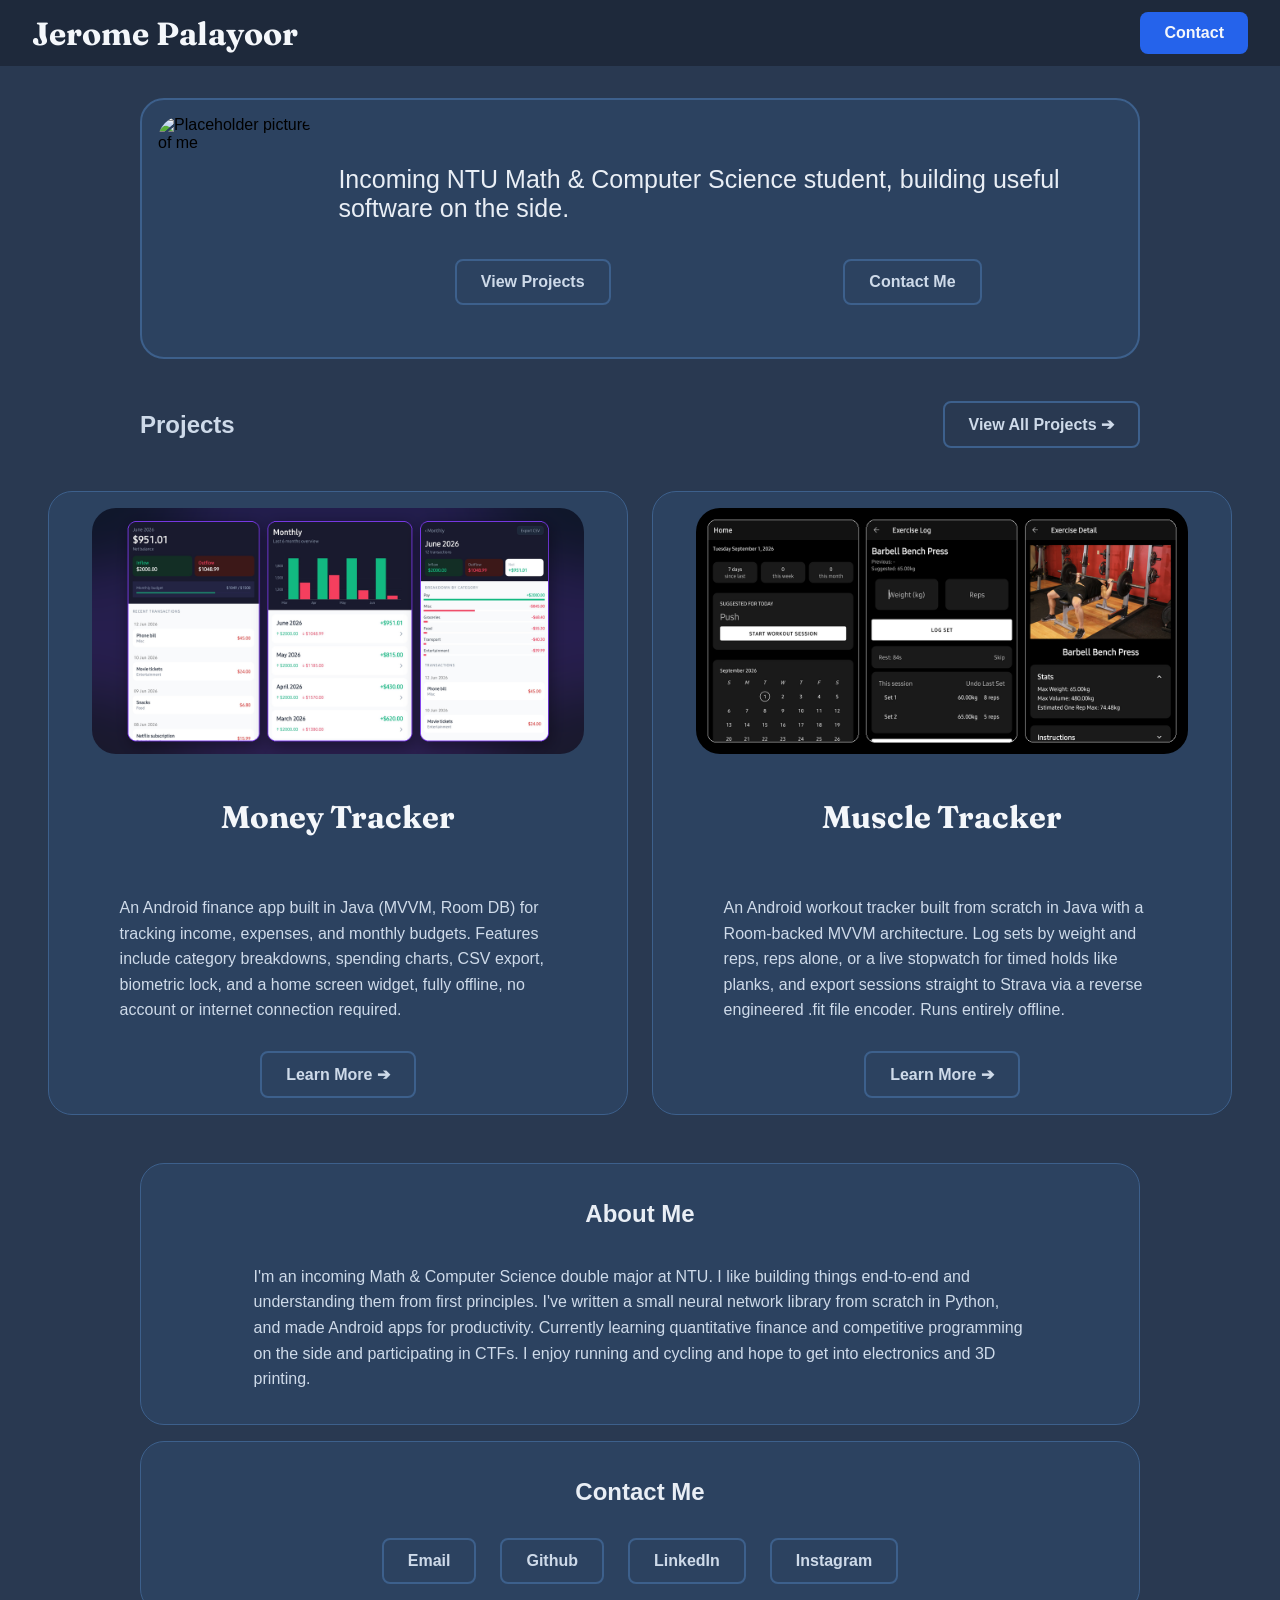
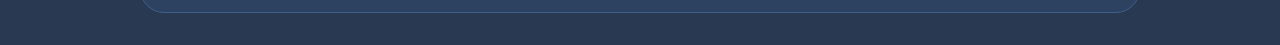
==== index.html @ 070013f7 "better color" ====
<!DOCTYPE html>
<html lang="en">
    <head>
        <meta charset="UTF-8">
        <meta name="viewport" content="width=device-width, initial-scale=1.0">
        <title>Jerome Palayoor</title>
        <link rel="stylesheet" href="styles.css">
        <link rel="preconnect" href="https://fonts.googleapis.com">
        <link rel="preconnect" href="https://fonts.gstatic.com" crossorigin>
        <link
            href="https://fonts.googleapis.com/css2?family=Fraunces:ital,opsz,wght@0,9..144,100..900;1,9..144,100..900&family=Google+Sans:ital,opsz,wght@0,17..18,400..700;1,17..18,400..700&display=swap"
            rel="stylesheet">
    </head>
    <body>
        <header>
            <h1>Jerome Palayoor</h1>
            <a href="#contact" class="btn-primary">Contact</a>
        </header>
        <main>
            <section class="hero">
                <img src="https://placehold.co/300x400"
                    alt="Placeholder picture of me">
                <div class="herotext">
                    <p class="intro">Incoming NTU Math & Computer Science
                        student, building useful software on the side.</p>
                    <div class="links">
                        <a href="#projects" class="btn-secondary">View
                            Projects</a>
                        <a href="#contact" class="btn-secondary">Contact Me</a>
                    </div>
                </div>
            </section>
            <section class="projects" id="projects">
                <div class="projects-header">
                    <h2>Projects</h2>
                    <a href="#" class="btn-secondary">View All Projects ➔</a>
                </div>
                <div class="top-projects">
                    <article>
                        <img src="moneytracker.png"
                            alt="Money Tracker image placeholder">
                        <h3>Money Tracker</h3>
                        <p>An Android finance app built in Java (MVVM, Room DB)
                            for tracking income, expenses, and monthly budgets.
                            Features include category breakdowns, spending
                            charts, CSV export, biometric lock, and a home
                            screen widget, fully offline, no account or
                            internet connection required.</p>
                        <a href="https://moneytracker.jpalayoor.com/"
                            class="btn-secondary">Learn More ➔</a>
                    </article>
                    <article>
                        <img src="muscletracker.png"
                            alt="Muscle Tracker image placeholder">
                        <h3>Muscle Tracker</h3>
                        <p>An Android workout tracker built from scratch in Java
                            with a Room-backed MVVM architecture. Log sets by
                            weight and reps, reps alone, or a live stopwatch for
                            timed holds like planks, and export sessions
                            straight to Strava via a reverse engineered .fit
                            file encoder. Runs entirely offline.</p>
                        <a href="https://muscletracker.jpalayoor.com/"
                            class="btn-secondary">Learn More ➔</a>
                    </article>
                </div>
            </section>
            <section class="about">
                <h2>About Me</h2>
                <p>I'm an incoming Math & Computer Science double major at NTU.
                    I like building things end-to-end and understanding them
                    from first principles. I've written a small neural network
                    library from scratch in Python, and made Android apps for
                    productivity. Currently learning quantitative finance and
                    competitive programming on the side and participating in
                    CTFs. I enjoy running and cycling and hope to get into
                    electronics and 3D printing.
                </p>
            </section>
            <section class="contact" id="contact">
                <h2>Contact Me</h2>
                <div class="links">
                    <a href="mailto:contact@jeromepalayoor.com"
                        class="btn-secondary">Email</a>
                    <a href="https://github.com/jeromepalayoor"
                        class="btn-secondary">Github</a>
                    <a href="https://www.linkedin.com/in/jeromepalayoor/"
                        class="btn-secondary">LinkedIn</a>
                    <a href="https://www.instagram.com/jeromepalayoor/"
                        class="btn-secondary">Instagram</a>
                </div>
            </section>
        </main>
        <div class="lightbox" id="lightbox">
            <img src="" alt="" id="lightbox-img">
        </div>
        <script>
            const lightbox = document.getElementById('lightbox');
            const lightboxImg = document.getElementById('lightbox-img');

            document.querySelectorAll('.top-projects article img').forEach((img) => {
                img.style.cursor = 'pointer';
                img.addEventListener('click', () => {
                    lightboxImg.src = img.src;
                    lightboxImg.alt = img.alt;
                    lightbox.classList.add('active');
                });
            });

            lightbox.addEventListener('click', (event) => {
            if (event.target === lightbox) {
                lightbox.classList.remove('active');
            }
            });
        </script>
    </body>
</html>
---- styles.css ----
* {
    box-sizing: border-box;
}

:root {
    --text-xs: 0.8rem;
    --text-base: 1rem;
    --text-lg: 1.25rem;
    --text-xl: 1.563rem;
    --text-2xl: 1.953rem;
    --text-3xl: 2.441rem;
    --text-4xl: 3.052rem;
    --surface-50: #f4f7fb;
    --surface-100: #e9eef5;
    --surface-200: #cedae9;
    --surface-300: #a3bad6;
    --surface-400: #7196bf;
    --surface-500: #4f79a8;
    --surface-600: #3d608c;
    --surface-700: #324d72;
    --surface-800: #2c4260;
    --surface-900: #293951;
    --surface-950: #1e293b;
    --accent: #2563eb;
    --accent-hover: #3b82f6;
    --space-1: 4px;
    --space-2: 8px;
    --space-3: 12px;
    --space-4: 16px;
    --space-5: 24px;
    --space-6: 32px;
    --space-7: 48px;
    --space-8: 64px;
    --space-9: 96px;
}

.btn-primary {
    background-color: var(--accent);
    color: var(--surface-50);
    border: none;
    border-radius: var(--space-2);
    padding: var(--space-3) var(--space-5);
    font-weight: 600;
    cursor: pointer;
    transition: background-color 0.2s ease;
    text-decoration: none;
}

.btn-primary:hover {
    background-color: var(--accent-hover);
}

.btn-primary:active {
    background-color: var(--surface-500);
}

.btn-secondary {
    background-color: transparent;
    color: var(--surface-200);
    border: 2px solid var(--surface-600);
    border-radius: var(--space-2);
    padding: var(--space-3) var(--space-5);
    font-weight: 600;
    cursor: pointer;
    transition: border-color 0.2s ease, background-color 0.15s ease;
    text-decoration: none;
}

.btn-secondary:hover {
    background-color: var(--surface-900);
    border-color: var(--surface-400);
}

.btn-secondary:active {
    background-color: var(--surface-950);
}

body {
    background-color: var(--surface-900);
    margin: 0;
    padding: 0;
    font-family: "Google Sans", sans-serif;
}

header {
    background-color: var(--surface-950);
    display: flex;
    justify-content: space-between;
    align-items: center;
    margin: 0;
    padding: var(--space-3) var(--space-6);
}

header h1 {
    margin: 0;
    padding: 0;
    color: var(--surface-50);
    font-family: "Fraunces", serif;
}

main {
    padding: var(--space-4);
}

.hero {
    background-color: var(--surface-800);
    max-width: 1000px;
    margin: var(--space-4) auto;
    border: 2px solid var(--surface-600);
    border-radius: var(--space-5);
    display: flex;
    padding: var(--space-4);
}

.hero img {
    max-width: 50%;
    height: auto;
    display: block;
    border-radius: var(--space-5);
}

.herotext {
    display: flex;
    flex-direction: column;
    justify-content: end;
    padding: var(--space-5);
}

.herotext p {
    font-size: var(--text-xl);
}

.intro {
    color: var(--surface-100);
    margin-bottom: var(--space-5);
}

.links {
    display: flex;
    justify-content: space-around;
}

.links a {
    margin: var(--space-3);
    text-align: center;
}

@media (max-width: 750px) {
    .hero {
        flex-direction: column;
        align-items: center;
    }

    .links {
        flex-direction: column;
    }
}

.projects-header {
    display: flex;
    justify-content: space-between;
    max-width: 1000px;
    margin: var(--space-6) auto 0;

    align-items: center;
}

.projects-header h2 {
    color: var(--surface-200);
}

.top-projects {
    display: grid;
    grid-template-columns: repeat(auto-fit, minmax(280px, 1fr));
    gap: var(--space-5);
    padding: var(--space-6);
}

.top-projects article {
    background-color: var(--surface-800);
    border: 1px solid var(--surface-600);
    border-radius: var(--space-5);
    gap: var(--space-3);
    display: flex;
    flex-direction: column;
    align-items: center;
    padding: var(--space-4);
}

.top-projects article img {
    max-width: 90%;
    height: auto;
    display: block;
    border-radius: var(--space-5);
}

.top-projects article h3 {
    color: var(--surface-50);
    font-size: var(--text-2xl);
    font-family: "Fraunces", serif;
}

.top-projects article p {
    color: var(--surface-200);
    max-width: 80%;
    line-height: 1.6;
}

.about, .contact {
    background-color: var(--surface-800);
    border: 1px solid var(--surface-600);
    border-radius: var(--space-5);
    max-width: 1000px;
    margin: var(--space-4) auto;
    padding: var(--space-4);
    align-items: center;
    display: flex;
    flex-direction: column;
}

.about h2, .contact h2 {
    color: var(--surface-100);
    text-align: center;
}

.about p {
    color: var(--surface-200);
    line-height: 1.6;
    max-width: 80%;
}

.lightbox {
  display: none;
  position: fixed;
  top: 0;
  left: 0;
  width: 100%;
  height: 100%;
  background-color: rgba(0, 0, 0, 0.85);
  justify-content: center;
  align-items: center;
  z-index: 100;
  cursor: pointer;
}

.lightbox.active {
  display: flex;
}

.lightbox img {
  max-width: 90%;
  max-height: 90%;
  border-radius: var(--space-5);
  cursor: default;
}
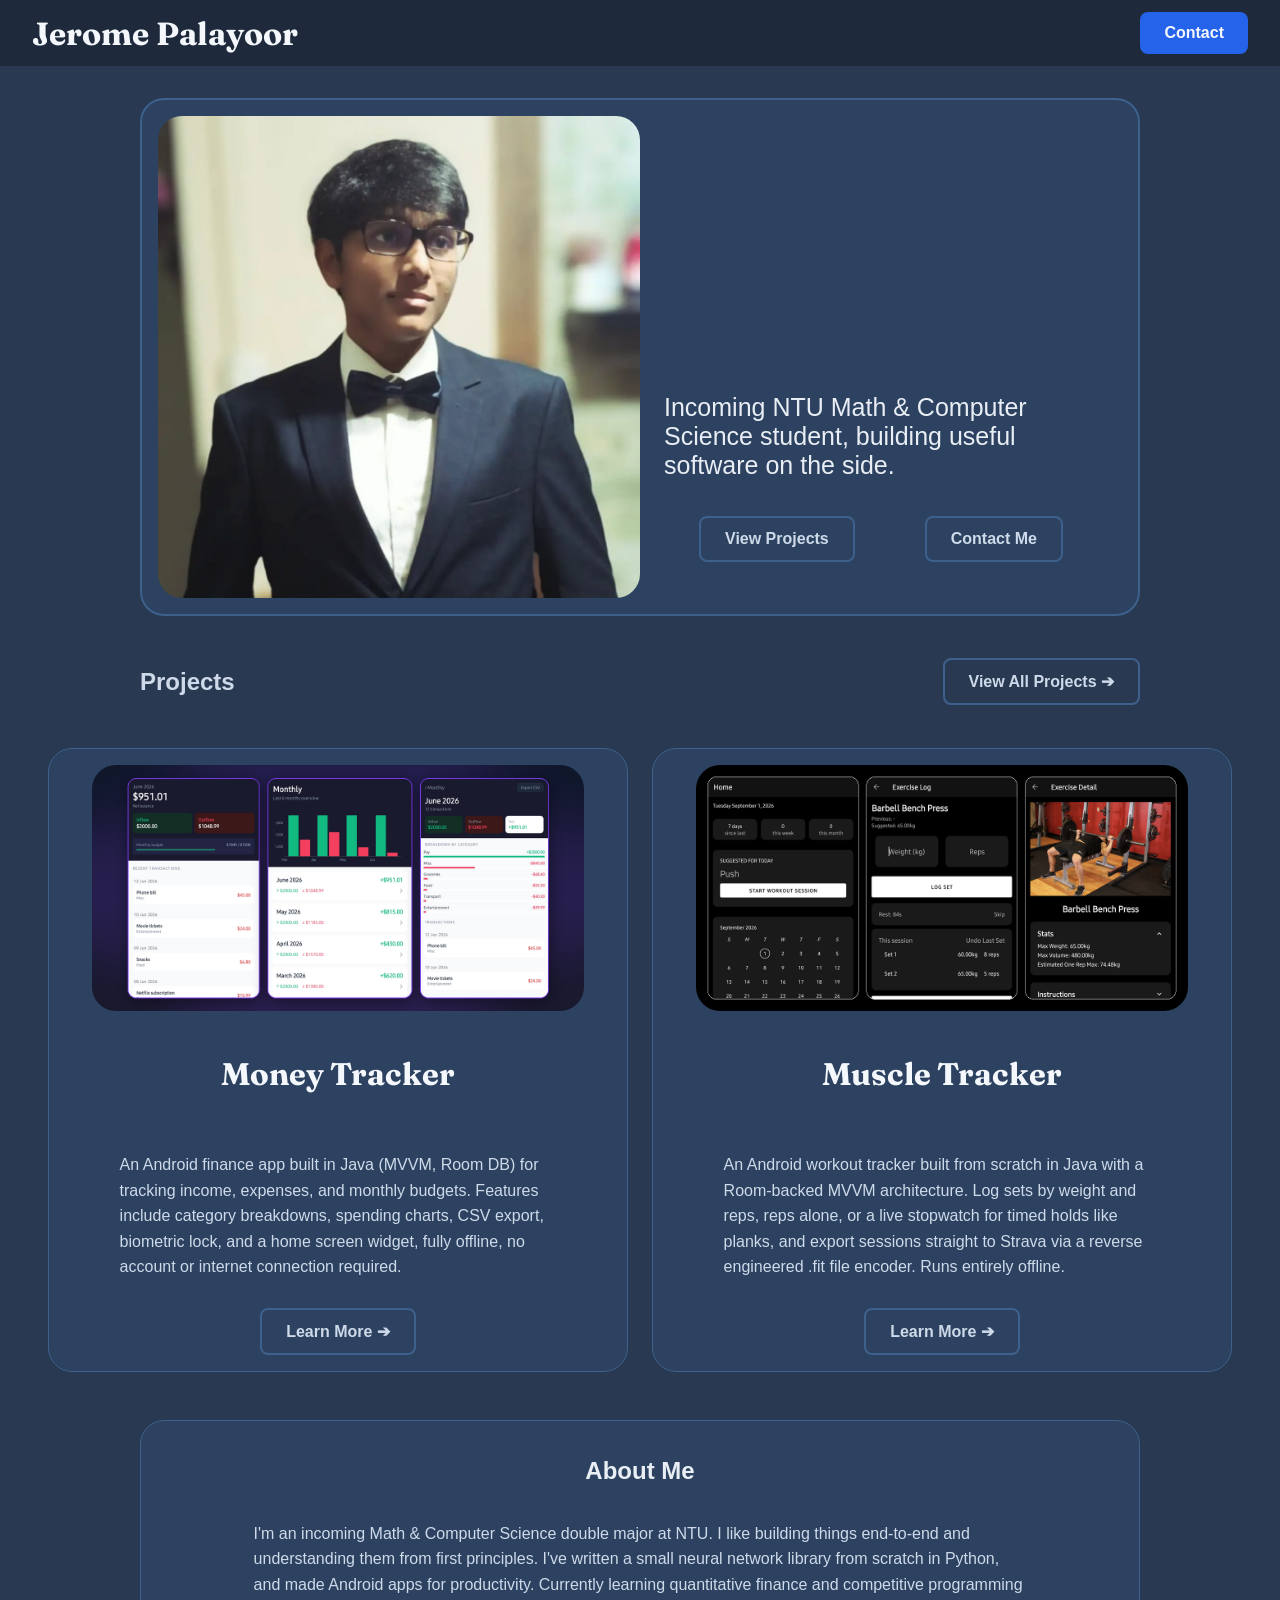
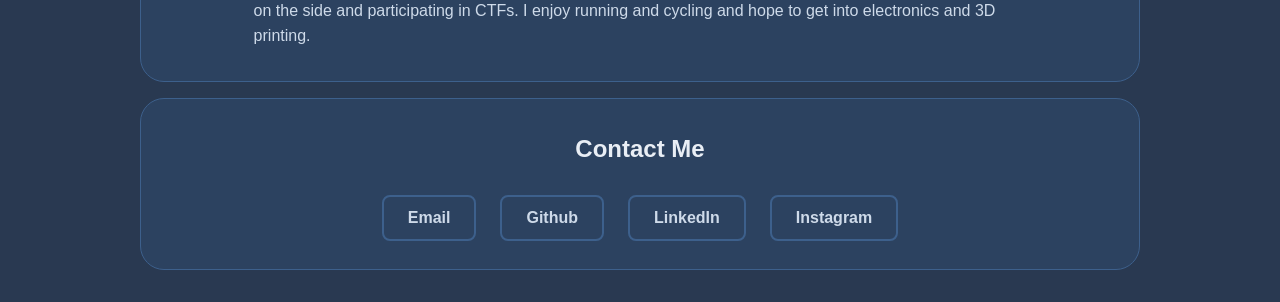
==== commit 650d3b22: "pictures and alt text" ====
--- a/index.html
+++ b/index.html
@@ -18,8 +18,8 @@
         </header>
         <main>
             <section class="hero">
-                <img src="https://placehold.co/300x400"
-                    alt="Placeholder picture of me">
+                <img src="profile.jpg"
+                    alt="Picture of Jerome Palayoor">
                 <div class="herotext">
                     <p class="intro">Incoming NTU Math & Computer Science
                         student, building useful software on the side.</p>
@@ -38,7 +38,7 @@
                 <div class="top-projects">
                     <article>
                         <img src="moneytracker.png"
-                            alt="Money Tracker image placeholder">
+                            alt="Money Tracker app image">
                         <h3>Money Tracker</h3>
                         <p>An Android finance app built in Java (MVVM, Room DB)
                             for tracking income, expenses, and monthly budgets.
@@ -51,7 +51,7 @@
                     </article>
                     <article>
                         <img src="muscletracker.png"
-                            alt="Muscle Tracker image placeholder">
+                            alt="Muscle Tracker app image">
                         <h3>Muscle Tracker</h3>
                         <p>An Android workout tracker built from scratch in Java
                             with a Room-backed MVVM architecture. Log sets by
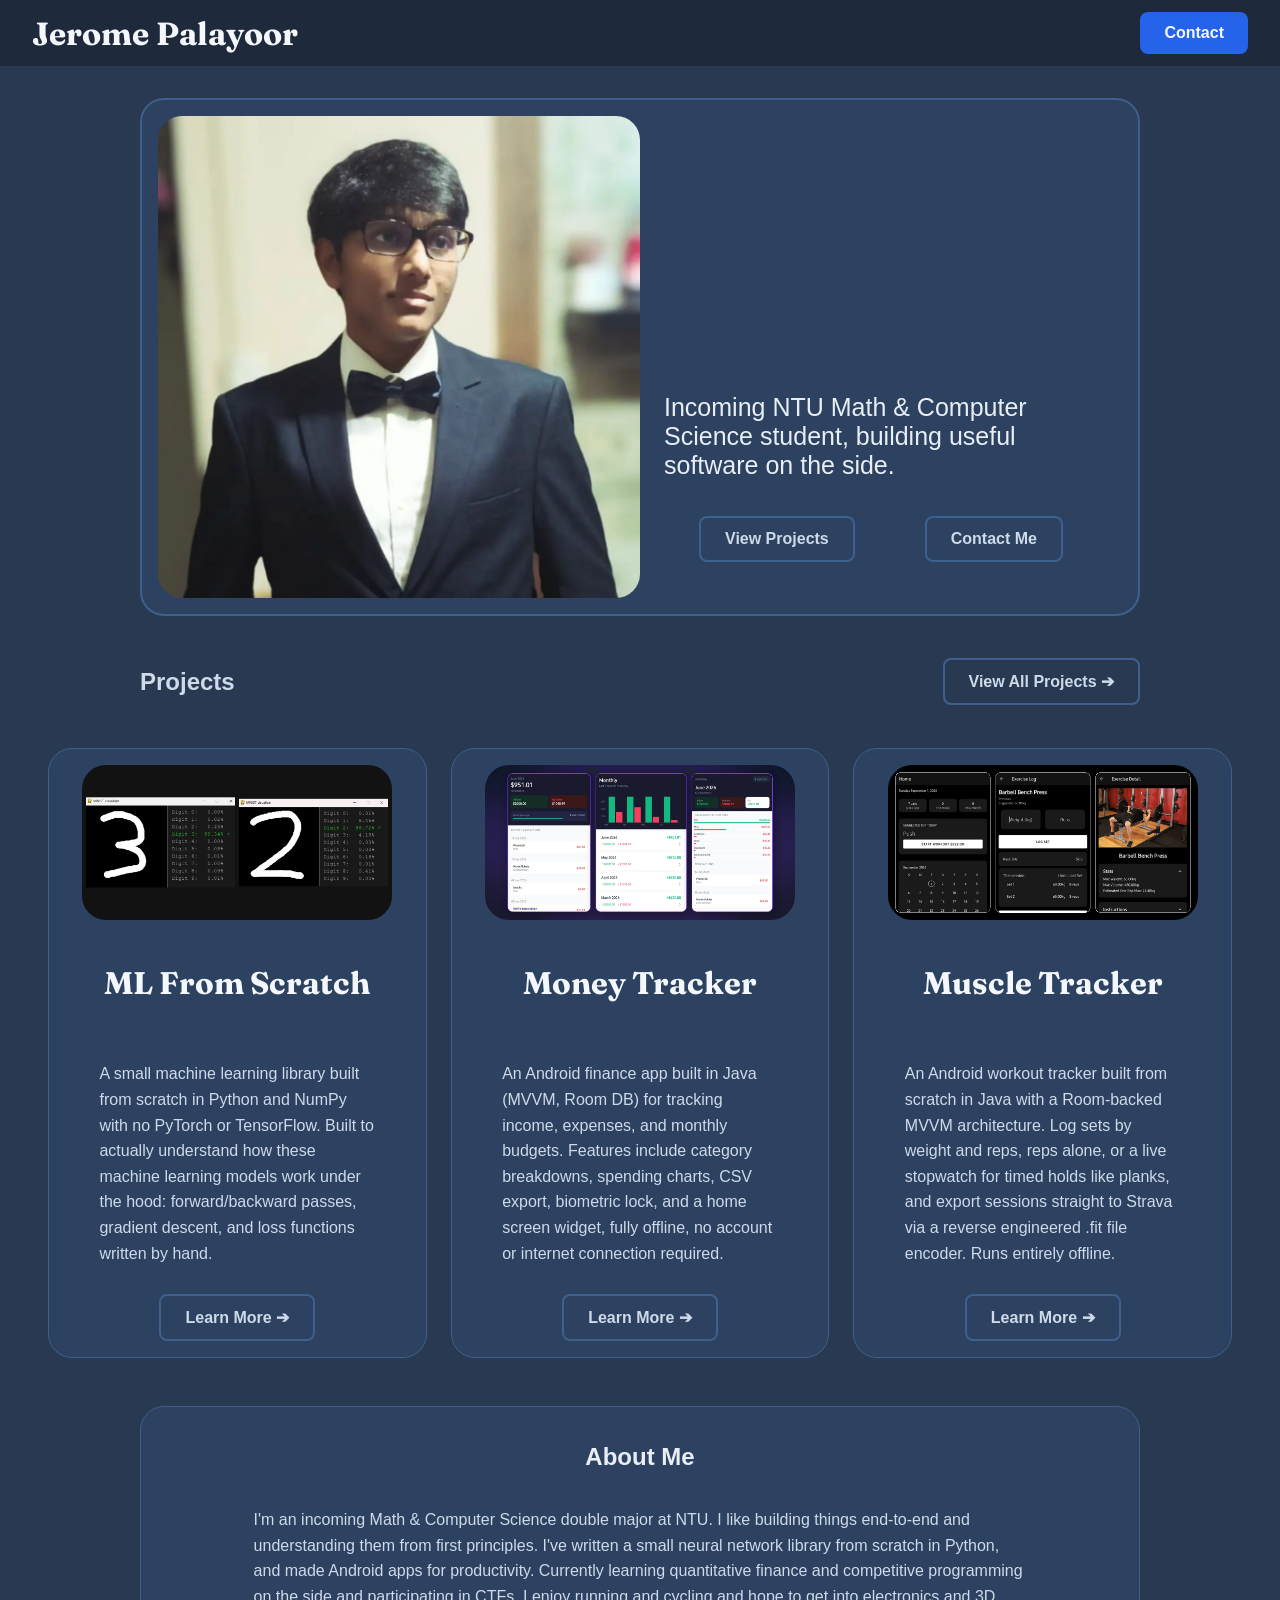
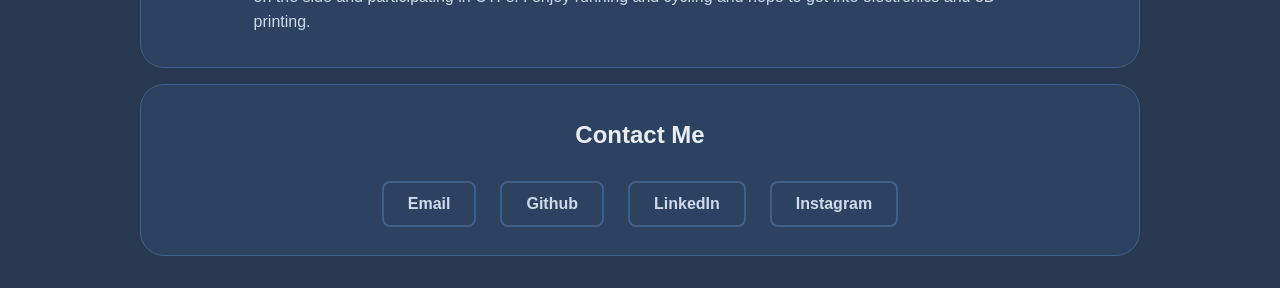
==== commit e1f83c67: "new top" ====
--- a/index.html
+++ b/index.html
@@ -36,6 +36,19 @@
                     <a href="#" class="btn-secondary">View All Projects ➔</a>
                 </div>
                 <div class="top-projects">
+                    <article>
+                        <img src="mlfromscratch.png"
+                            alt="Muscle Tracker app image">
+                        <h3>ML From Scratch</h3>
+                        <p>A small machine learning library built from scratch
+                            in Python and NumPy with no PyTorch or TensorFlow.
+                            Built to actually understand how these machine
+                            learning models work under the hood:
+                            forward/backward passes, gradient descent, and loss
+                            functions written by hand.</p>
+                        <a href="#"
+                            class="btn-secondary">Learn More ➔</a>
+                    </article>
                     <article>
                         <img src="moneytracker.png"
                             alt="Money Tracker app image">
@@ -91,7 +104,7 @@
             </section>
         </main>
         <div class="lightbox" id="lightbox">
-            <img src="" alt="" id="lightbox-img">
+            <img src alt id="lightbox-img">
         </div>
         <script>
             const lightbox = document.getElementById('lightbox');
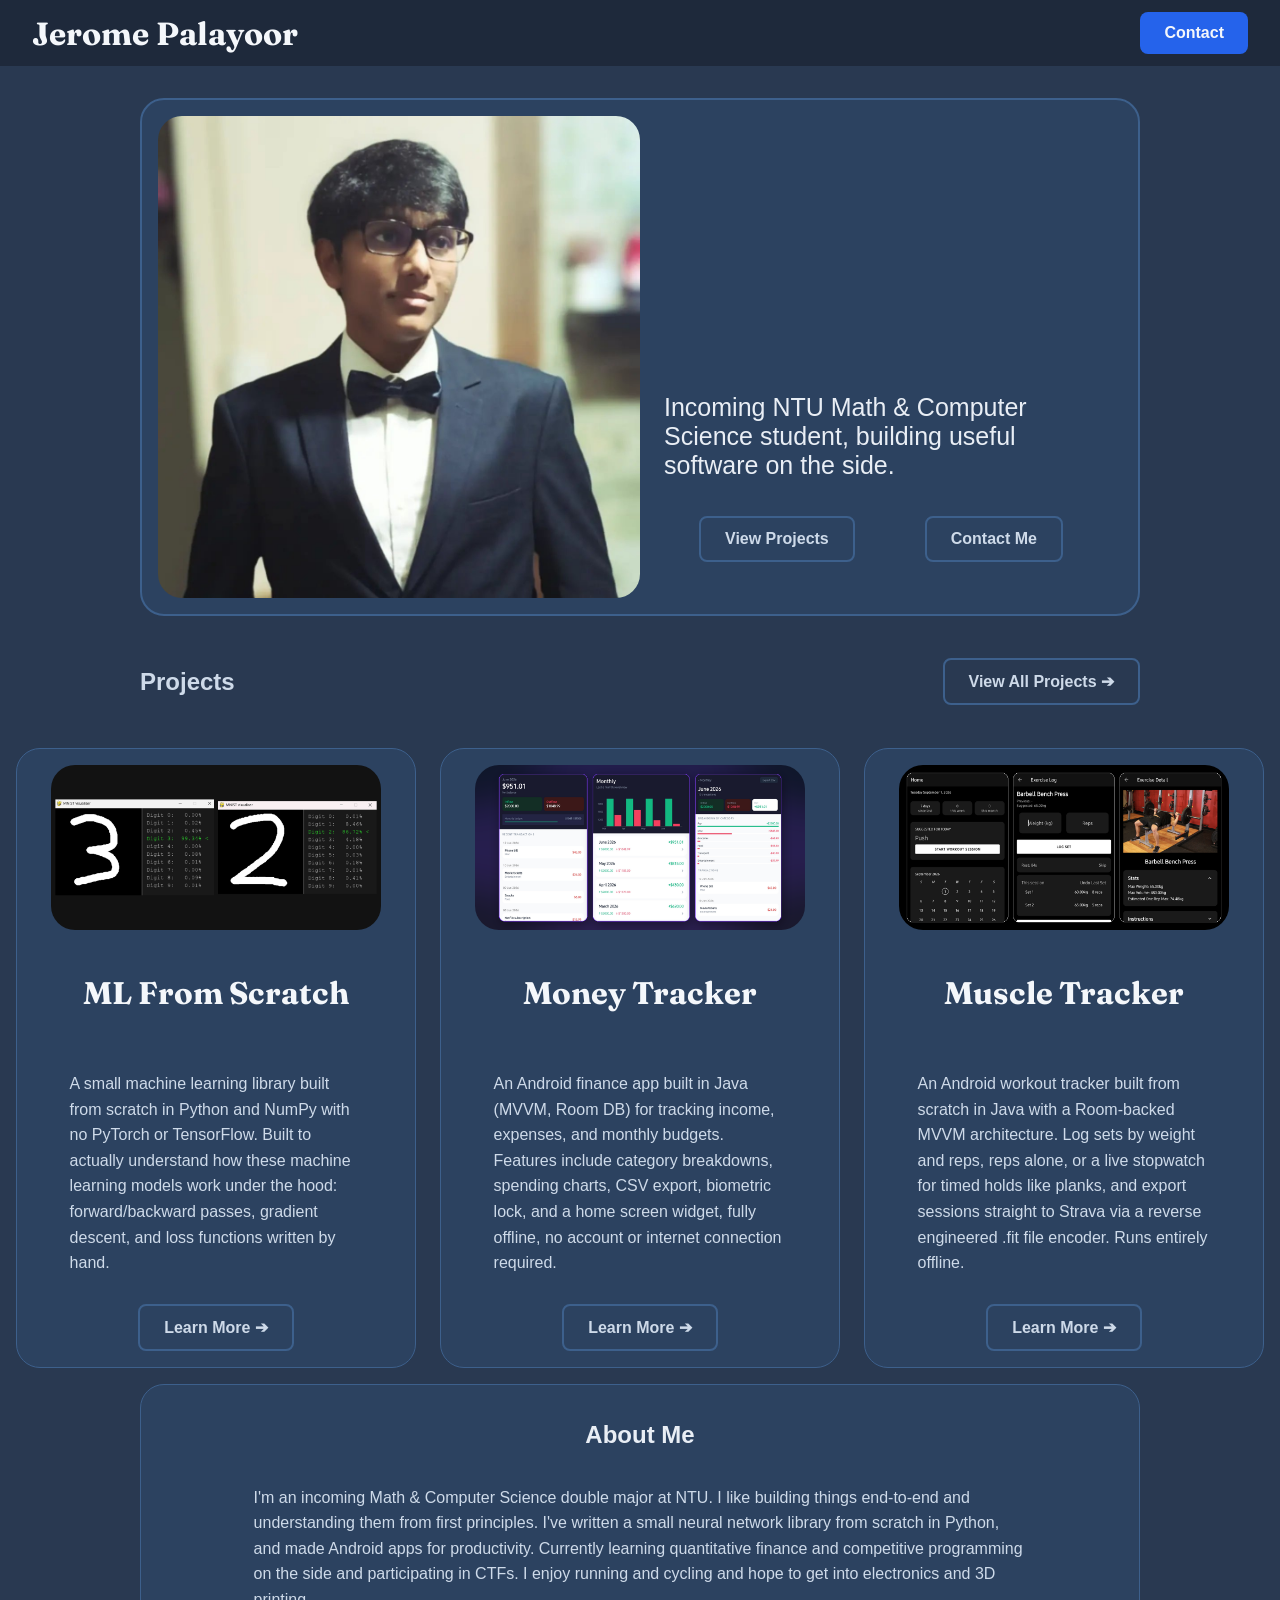
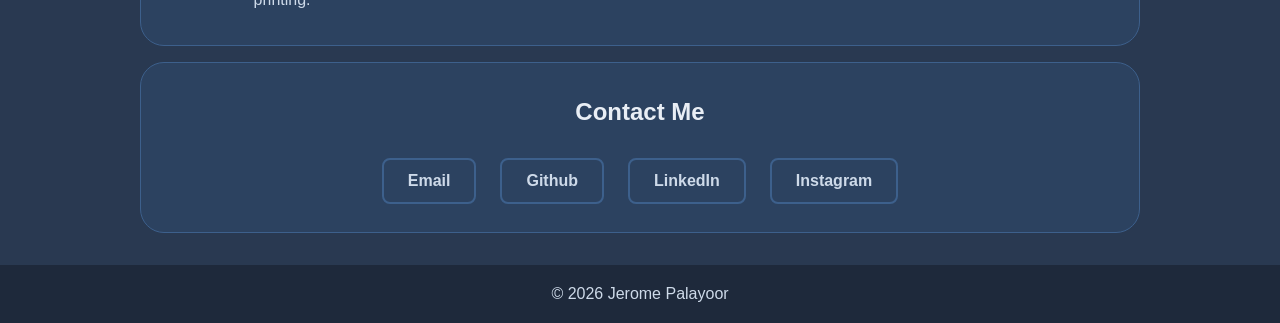
==== commit 72bb5aac: "footer" ====
--- a/index.html
+++ b/index.html
@@ -103,6 +103,9 @@
                 </div>
             </section>
         </main>
+        <footer>
+            <p>© 2026 Jerome Palayoor</p>
+        </footer>
         <div class="lightbox" id="lightbox">
             <img src alt id="lightbox-img">
         </div>
--- a/styles.css
+++ b/styles.css
@@ -160,8 +160,7 @@
     display: flex;
     justify-content: space-between;
     max-width: 1000px;
-    margin: var(--space-6) auto 0;
-
+    margin: var(--space-6) auto;
     align-items: center;
 }
 
@@ -173,7 +172,6 @@
     display: grid;
     grid-template-columns: repeat(auto-fit, minmax(280px, 1fr));
     gap: var(--space-5);
-    padding: var(--space-6);
 }
 
 .top-projects article {
@@ -227,6 +225,13 @@
     color: var(--surface-200);
     line-height: 1.6;
     max-width: 80%;
+}
+
+footer {
+    background-color: var(--surface-950);
+    color: var(--surface-200);
+    padding: var(--space-1);
+    text-align: center;
 }
 
 .lightbox {
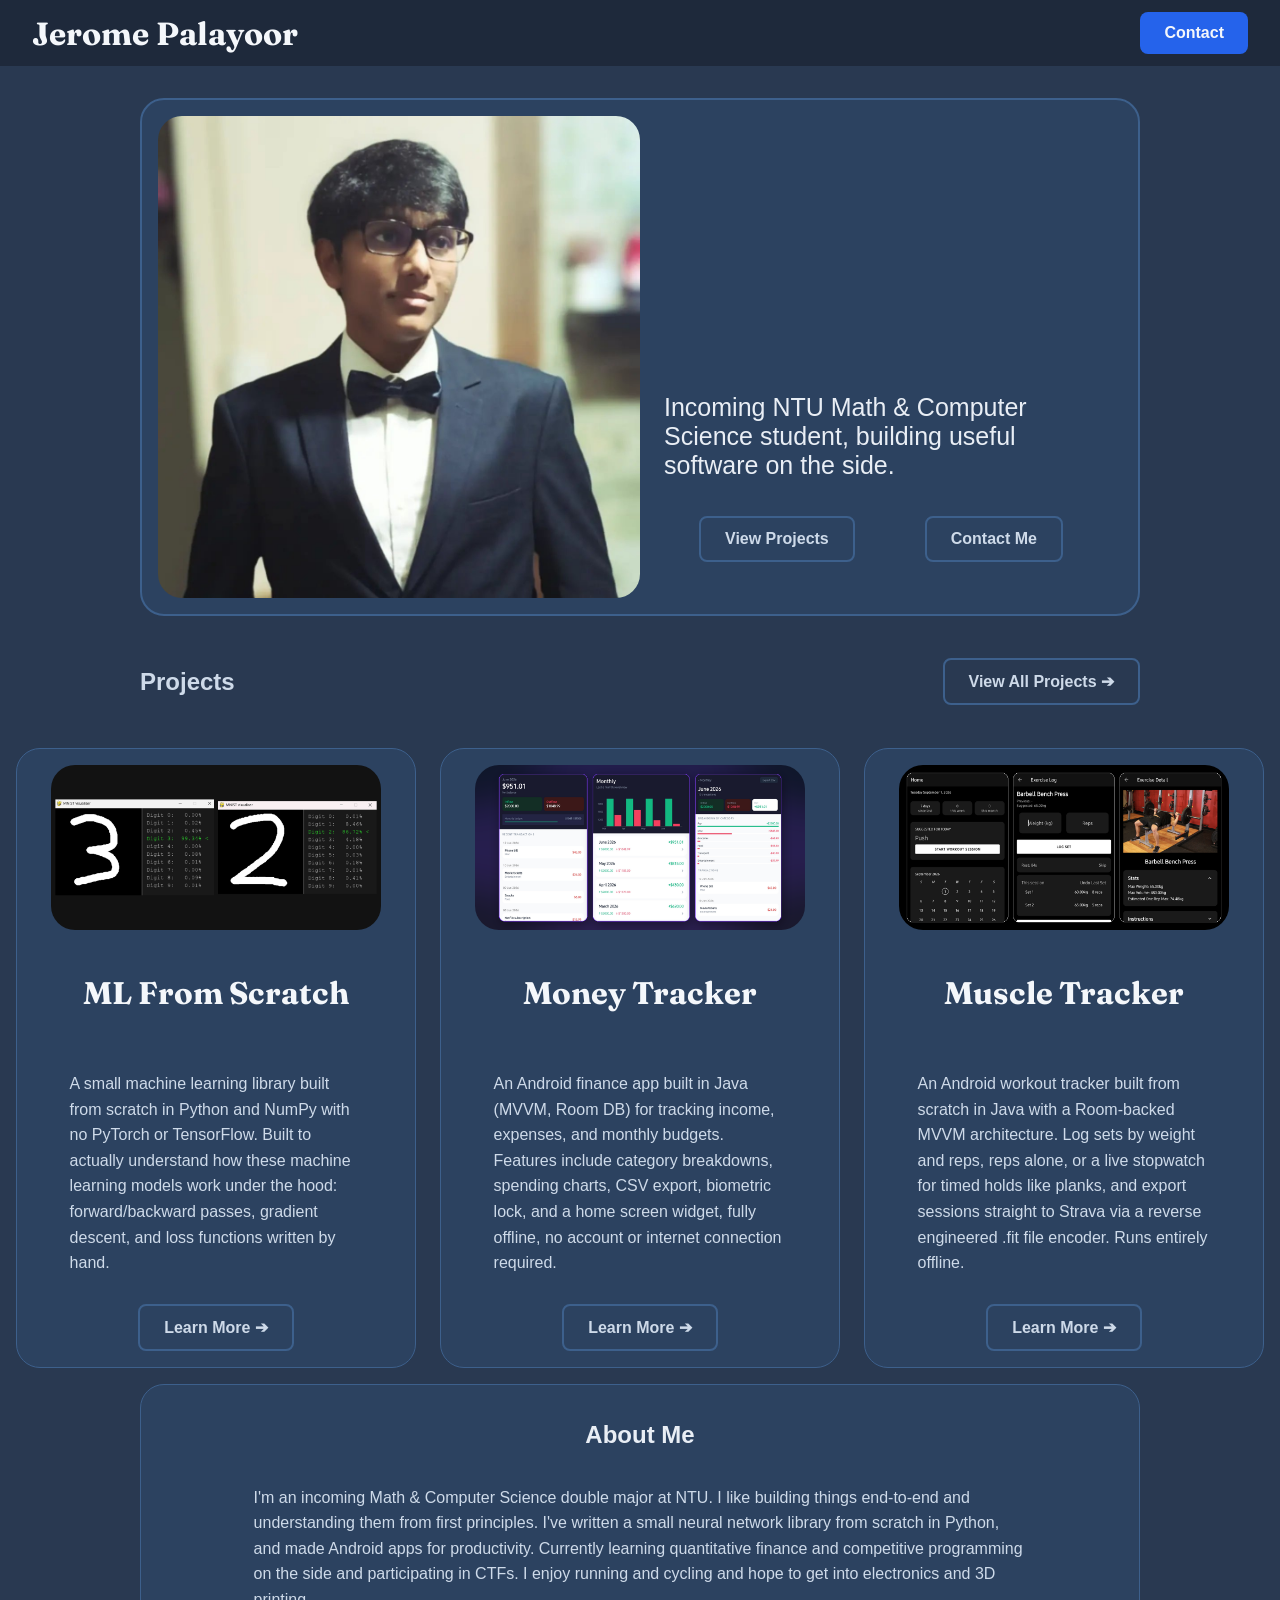
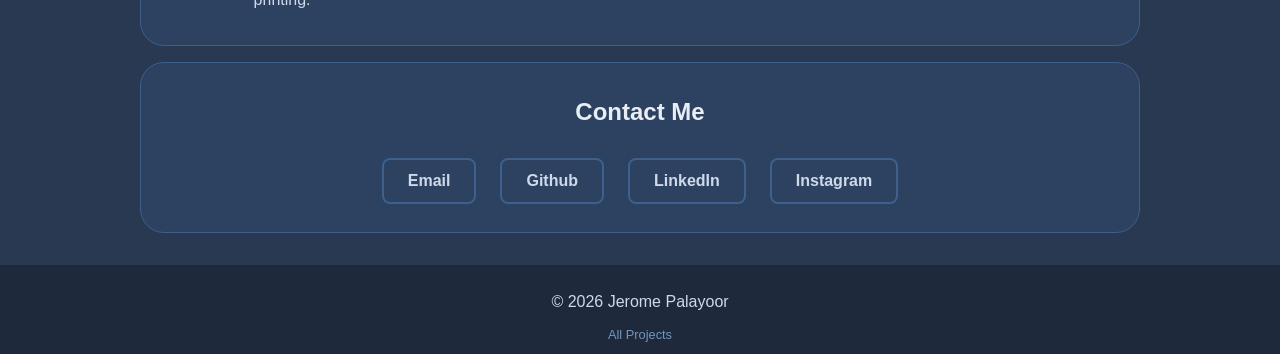
==== commit ee524b64: "footer change" ====
--- a/index.html
+++ b/index.html
@@ -33,12 +33,12 @@
             <section class="projects" id="projects">
                 <div class="projects-header">
                     <h2>Projects</h2>
-                    <a href="#" class="btn-secondary">View All Projects ➔</a>
+                    <a href="https://jpalayoor.com/" class="btn-secondary">View All Projects ➔</a>
                 </div>
                 <div class="top-projects">
                     <article>
                         <img src="mlfromscratch.png"
-                            alt="Muscle Tracker app image">
+                            alt="MNIST digit recognizer correctly classifying hand-drawn digits">
                         <h3>ML From Scratch</h3>
                         <p>A small machine learning library built from scratch
                             in Python and NumPy with no PyTorch or TensorFlow.
@@ -46,7 +46,7 @@
                             learning models work under the hood:
                             forward/backward passes, gradient descent, and loss
                             functions written by hand.</p>
-                        <a href="#"
+                        <a href="https://jpalayoor.com/ml-from-scratch/"
                             class="btn-secondary">Learn More ➔</a>
                     </article>
                     <article>
@@ -105,9 +105,12 @@
         </main>
         <footer>
             <p>© 2026 Jerome Palayoor</p>
+            <div class="footer-links">
+                <a href="https://jpalayoor.com">All Projects</a>
+            </div>
         </footer>
         <div class="lightbox" id="lightbox">
-            <img src alt id="lightbox-img">
+            <img src="" alt="" id="lightbox-img">
         </div>
         <script>
             const lightbox = document.getElementById('lightbox');
--- a/styles.css
+++ b/styles.css
@@ -204,6 +204,10 @@
     line-height: 1.6;
 }
 
+.top-projects article a.btn-secondary {
+    margin-top: auto;
+}
+
 .about, .contact {
     background-color: var(--surface-800);
     border: 1px solid var(--surface-600);
@@ -230,8 +234,25 @@
 footer {
     background-color: var(--surface-950);
     color: var(--surface-200);
-    padding: var(--space-1);
+    padding: var(--space-3);
     text-align: center;
+}
+
+.footer-links {
+    display: flex;
+    justify-content: center;
+    gap: var(--space-4);
+    margin-top: var(--space-2);
+}
+
+.footer-links a {
+    color: var(--surface-400);
+    text-decoration: none;
+    font-size: var(--text-xs);
+}
+
+.footer-links a:hover {
+    color: var(--surface-200);
 }
 
 .lightbox {
@@ -257,4 +278,24 @@
   max-height: 90%;
   border-radius: var(--space-5);
   cursor: default;
+}
+
+.error {
+    background-color: var(--surface-800);
+    border: 1px solid var(--surface-600);
+    border-radius: var(--space-5);
+    gap: var(--space-3);
+    display: flex;
+    flex-direction: column;
+    align-items: center;
+    padding: var(--space-4);
+}
+
+.error h2 {
+    color: var(--surface-50);
+    font-size: var(--text-2xl);
+}
+
+.error p {
+    color: var(--surface-200);
 }
